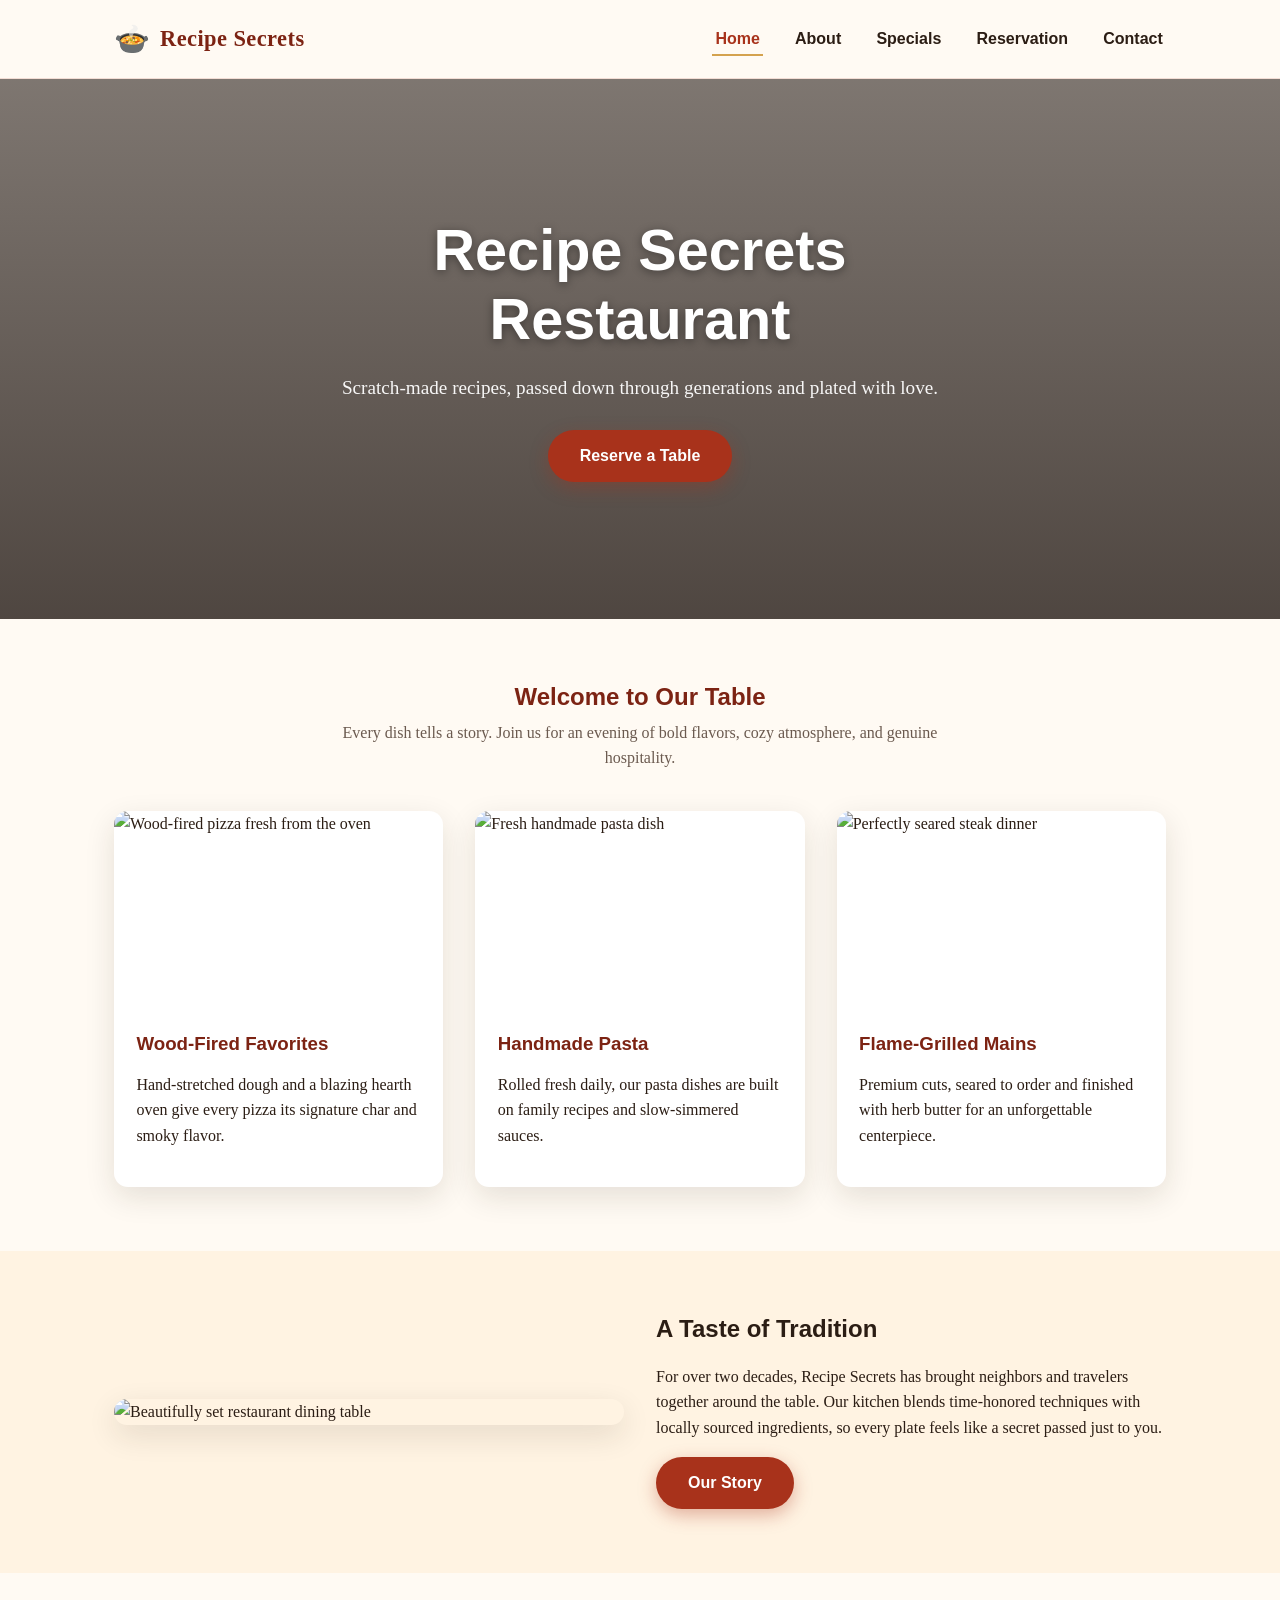
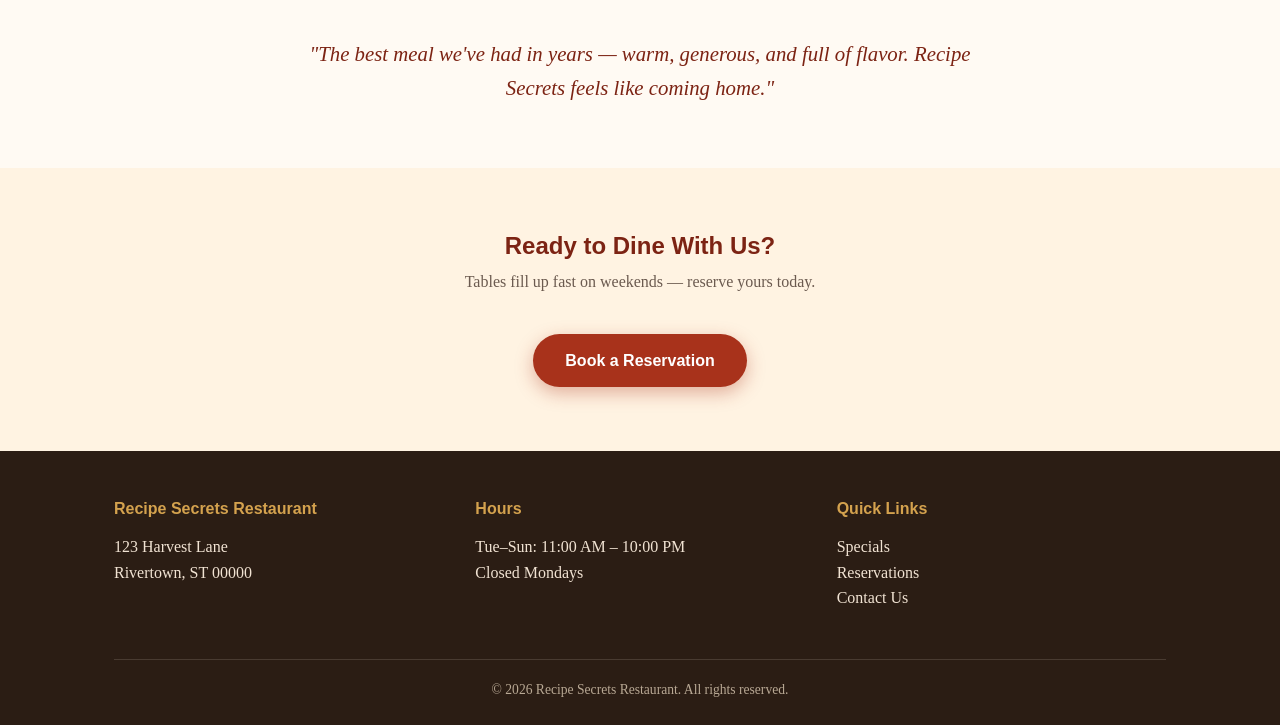
==== index.html @ 327c3c01 "Initial version of Recipe Secrets Restaurant website Vanilla HTML/CSS/JS 5-page site (Home, About, S" ====
<!doctype html>
<html lang="en">
<head>
  <meta charset="UTF-8" />
  <meta name="viewport" content="width=device-width, initial-scale=1.0" />
  <title>Recipe Secrets Restaurant | Home</title>
  <meta name="description" content="Recipe Secrets Restaurant — warm, scratch-made cooking and a dining room that feels like family." />
  <link rel="icon" href="data:,">
  <link rel="stylesheet" href="css/style.css" />
</head>
<body>
  <header class="site-header">
    <nav class="nav">
      <a href="index.html" class="brand"><span class="brand-icon">🍲</span> Recipe Secrets</a>
      <button class="nav-toggle" aria-label="Toggle navigation" aria-expanded="false">
        <span></span><span></span><span></span>
      </button>
      <ul class="nav-links">
        <li><a href="index.html" aria-current="page">Home</a></li>
        <li><a href="about.html">About</a></li>
        <li><a href="specials.html">Specials</a></li>
        <li><a href="reservation.html">Reservation</a></li>
        <li><a href="contact.html">Contact</a></li>
      </ul>
    </nav>
  </header>

  <main>
    <section class="hero" style="background-image: url('https://images.unsplash.com/photo-1414235077428-338989a2e8c0?auto=format&fit=crop&w=1600&q=80');">
      <div class="hero-content">
        <h1>Recipe Secrets Restaurant</h1>
        <p>Scratch-made recipes, passed down through generations and plated with love.</p>
        <a href="reservation.html" class="btn">Reserve a Table</a>
      </div>
    </section>

    <section>
      <div class="container">
        <h2 class="section-title">Welcome to Our Table</h2>
        <p class="section-subtitle">Every dish tells a story. Join us for an evening of bold flavors, cozy atmosphere, and genuine hospitality.</p>
        <div class="grid grid-3">
          <div class="card">
            <img src="https://images.unsplash.com/photo-1551183053-bf91a1d81141?auto=format&fit=crop&w=600&q=80" alt="Wood-fired pizza fresh from the oven" />
            <div class="card-body">
              <h3>Wood-Fired Favorites</h3>
              <p>Hand-stretched dough and a blazing hearth oven give every pizza its signature char and smoky flavor.</p>
            </div>
          </div>
          <div class="card">
            <img src="https://images.unsplash.com/photo-1567620905732-2d1ec7ab7445?auto=format&fit=crop&w=600&q=80" alt="Fresh handmade pasta dish" />
            <div class="card-body">
              <h3>Handmade Pasta</h3>
              <p>Rolled fresh daily, our pasta dishes are built on family recipes and slow-simmered sauces.</p>
            </div>
          </div>
          <div class="card">
            <img src="https://images.unsplash.com/photo-1550966871-3ed3cdb5ed0c?auto=format&fit=crop&w=600&q=80" alt="Perfectly seared steak dinner" />
            <div class="card-body">
              <h3>Flame-Grilled Mains</h3>
              <p>Premium cuts, seared to order and finished with herb butter for an unforgettable centerpiece.</p>
            </div>
          </div>
        </div>
      </div>
    </section>

    <section class="section-alt">
      <div class="container">
        <div class="grid grid-2">
          <img class="rounded-photo" src="https://images.unsplash.com/photo-1504674900247-0877df9cc836?auto=format&fit=crop&w=800&q=80" alt="Beautifully set restaurant dining table" />
          <div>
            <h2>A Taste of Tradition</h2>
            <p>For over two decades, Recipe Secrets has brought neighbors and travelers together around the table. Our kitchen blends time-honored techniques with locally sourced ingredients, so every plate feels like a secret passed just to you.</p>
            <a href="about.html" class="btn">Our Story</a>
          </div>
        </div>
      </div>
    </section>

    <section>
      <div class="container">
        <blockquote class="quote">"The best meal we've had in years — warm, generous, and full of flavor. Recipe Secrets feels like coming home."</blockquote>
      </div>
    </section>

    <section class="section-alt">
      <div class="container" style="text-align: center;">
        <h2 class="section-title">Ready to Dine With Us?</h2>
        <p class="section-subtitle">Tables fill up fast on weekends — reserve yours today.</p>
        <a href="reservation.html" class="btn">Book a Reservation</a>
      </div>
    </section>
  </main>

  <footer class="site-footer">
    <div class="container">
      <div class="footer-grid">
        <div>
          <h4>Recipe Secrets Restaurant</h4>
          <p>123 Harvest Lane<br />Rivertown, ST 00000</p>
        </div>
        <div>
          <h4>Hours</h4>
          <p>Tue–Sun: 11:00 AM – 10:00 PM<br />Closed Mondays</p>
        </div>
        <div>
          <h4>Quick Links</h4>
          <p>
            <a href="specials.html">Specials</a><br />
            <a href="reservation.html">Reservations</a><br />
            <a href="contact.html">Contact Us</a>
          </p>
        </div>
      </div>
      <div class="footer-bottom">
        &copy; 2026 Recipe Secrets Restaurant. All rights reserved.
      </div>
    </div>
  </footer>

  <script src="js/script.js"></script>
</body>
</html>
---- css/style.css ----
/* Recipe Secrets Restaurant — shared stylesheet */

:root {
  --color-bg: #fffaf3;
  --color-text: #2b1d14;
  --color-primary: #a8321b;
  --color-primary-dark: #7c2313;
  --color-accent: #d4a24e;
  --color-muted: #6b5a4f;
  --color-card: #ffffff;
  --shadow: 0 10px 30px rgba(43, 29, 20, 0.12);
  --radius: 14px;
  --max-width: 1100px;
}

* {
  box-sizing: border-box;
}

html {
  scroll-behavior: smooth;
}

body {
  margin: 0;
  font-family: "Georgia", "Times New Roman", serif;
  background: var(--color-bg);
  color: var(--color-text);
  line-height: 1.6;
}

h1, h2, h3, h4 {
  font-family: "Trebuchet MS", "Segoe UI", sans-serif;
  line-height: 1.2;
  margin-top: 0;
}

a {
  color: var(--color-primary);
}

img {
  max-width: 100%;
  display: block;
}

.container {
  max-width: var(--max-width);
  margin: 0 auto;
  padding: 0 1.5rem;
}

/* ----- Header / Nav ----- */

.site-header {
  position: sticky;
  top: 0;
  z-index: 100;
  background: rgba(255, 250, 243, 0.95);
  backdrop-filter: blur(6px);
  border-bottom: 1px solid rgba(168, 50, 27, 0.15);
}

.nav {
  display: flex;
  align-items: center;
  justify-content: space-between;
  padding: 1rem 1.5rem;
  max-width: var(--max-width);
  margin: 0 auto;
}

.brand {
  display: flex;
  align-items: center;
  gap: 0.6rem;
  font-size: 1.4rem;
  font-weight: bold;
  color: var(--color-primary-dark);
  text-decoration: none;
  letter-spacing: 0.02em;
}

.brand .brand-icon {
  font-size: 1.8rem;
}

.nav-toggle {
  display: none;
  flex-direction: column;
  gap: 5px;
  background: none;
  border: none;
  cursor: pointer;
  padding: 6px;
}

.nav-toggle span {
  width: 26px;
  height: 3px;
  background: var(--color-primary-dark);
  border-radius: 2px;
}

.nav-links {
  display: flex;
  gap: 1.8rem;
  list-style: none;
  margin: 0;
  padding: 0;
}

.nav-links a {
  text-decoration: none;
  color: var(--color-text);
  font-family: "Trebuchet MS", "Segoe UI", sans-serif;
  font-weight: 600;
  padding: 0.4rem 0.2rem;
  border-bottom: 2px solid transparent;
  transition: border-color 0.2s ease, color 0.2s ease;
}

.nav-links a:hover,
.nav-links a[aria-current="page"] {
  color: var(--color-primary);
  border-bottom-color: var(--color-accent);
}

/* ----- Hero ----- */

.hero {
  position: relative;
  min-height: 60vh;
  display: flex;
  align-items: center;
  justify-content: center;
  text-align: center;
  color: #fff;
  background-size: cover;
  background-position: center;
  isolation: isolate;
}

.hero::before {
  content: "";
  position: absolute;
  inset: 0;
  background: linear-gradient(180deg, rgba(20, 10, 5, 0.55), rgba(20, 10, 5, 0.75));
  z-index: -1;
}

.hero-content {
  max-width: 700px;
  padding: 2rem 1.5rem;
}

.hero h1 {
  font-size: clamp(2.2rem, 5vw, 3.6rem);
  margin-bottom: 0.6rem;
  text-shadow: 0 2px 10px rgba(0, 0, 0, 0.4);
}

.hero p {
  font-size: 1.2rem;
  margin-bottom: 1.6rem;
  opacity: 0.95;
}

.hero.hero-small {
  min-height: 34vh;
}

/* ----- Buttons ----- */

.btn {
  display: inline-block;
  padding: 0.85rem 2rem;
  background: var(--color-primary);
  color: #fff;
  border: none;
  border-radius: 50px;
  font-family: "Trebuchet MS", "Segoe UI", sans-serif;
  font-weight: 700;
  font-size: 1rem;
  text-decoration: none;
  cursor: pointer;
  transition: transform 0.15s ease, background 0.2s ease, box-shadow 0.2s ease;
  box-shadow: 0 6px 18px rgba(168, 50, 27, 0.35);
}

.btn:hover {
  background: var(--color-primary-dark);
  transform: translateY(-2px);
}

.btn.btn-outline {
  background: transparent;
  border: 2px solid #fff;
  box-shadow: none;
}

.btn.btn-outline:hover {
  background: rgba(255, 255, 255, 0.15);
}

/* ----- Sections ----- */

section {
  padding: 4rem 0;
}

.section-title {
  text-align: center;
  margin-bottom: 0.5rem;
  color: var(--color-primary-dark);
}

.section-subtitle {
  text-align: center;
  color: var(--color-muted);
  max-width: 600px;
  margin: 0 auto 2.5rem;
}

.section-alt {
  background: #fff3e2;
}

/* ----- Grids / Cards ----- */

.grid {
  display: grid;
  gap: 2rem;
}

.grid-3 {
  grid-template-columns: repeat(auto-fit, minmax(240px, 1fr));
}

.grid-2 {
  grid-template-columns: repeat(auto-fit, minmax(280px, 1fr));
  align-items: center;
}

.card {
  background: var(--color-card);
  border-radius: var(--radius);
  overflow: hidden;
  box-shadow: var(--shadow);
  transition: transform 0.2s ease, box-shadow 0.2s ease;
}

.card:hover {
  transform: translateY(-6px);
  box-shadow: 0 16px 36px rgba(43, 29, 20, 0.2);
}

.card img {
  width: 100%;
  height: 200px;
  object-fit: cover;
}

.card-body {
  padding: 1.4rem;
}

.card-body h3 {
  color: var(--color-primary-dark);
  margin-bottom: 0.4rem;
}

.price-tag {
  float: right;
  color: var(--color-primary);
  font-weight: bold;
}

/* ----- Forms ----- */

.form-card {
  background: var(--color-card);
  border-radius: var(--radius);
  box-shadow: var(--shadow);
  padding: 2.2rem;
  max-width: 600px;
  margin: 0 auto;
}

label {
  display: block;
  font-weight: 700;
  font-family: "Trebuchet MS", "Segoe UI", sans-serif;
  margin-bottom: 0.3rem;
  margin-top: 1.1rem;
}

input,
textarea,
select {
  width: 100%;
  padding: 0.75rem;
  border: 1px solid #dcccb8;
  border-radius: 8px;
  font-size: 1rem;
  font-family: inherit;
  background: #fffdf9;
}

input:focus,
textarea:focus,
select:focus {
  outline: 2px solid var(--color-accent);
  border-color: var(--color-accent);
}

.form-actions {
  margin-top: 1.6rem;
}

.form-note {
  margin-top: 1rem;
  font-size: 0.9rem;
  color: var(--color-muted);
}

.form-success {
  display: none;
  margin-top: 1.5rem;
  padding: 1rem;
  border-radius: 10px;
  background: #e7f6e9;
  color: #1f5e2c;
  font-family: "Trebuchet MS", "Segoe UI", sans-serif;
}

.form-success.visible {
  display: block;
}

.error-text {
  color: var(--color-primary);
  font-size: 0.85rem;
  font-family: "Trebuchet MS", "Segoe UI", sans-serif;
  display: none;
  margin-top: 0.2rem;
}

.field-invalid input,
.field-invalid textarea,
.field-invalid select {
  border-color: var(--color-primary);
}

.field-invalid .error-text {
  display: block;
}

/* ----- Info blocks ----- */

.info-list {
  list-style: none;
  padding: 0;
  margin: 0;
}

.info-list li {
  display: flex;
  gap: 0.8rem;
  margin-bottom: 1.1rem;
  align-items: flex-start;
}

.info-list .icon {
  font-size: 1.4rem;
}

.quote {
  font-style: italic;
  font-size: 1.3rem;
  text-align: center;
  max-width: 700px;
  margin: 0 auto;
  color: var(--color-primary-dark);
}

.rounded-photo {
  border-radius: var(--radius);
  box-shadow: var(--shadow);
}

/* ----- Footer ----- */

.site-footer {
  background: #2b1d14;
  color: #f1e3d3;
  padding: 3rem 0 1.5rem;
}

.footer-grid {
  display: grid;
  grid-template-columns: repeat(auto-fit, minmax(200px, 1fr));
  gap: 2rem;
  margin-bottom: 2rem;
}

.footer-grid h4 {
  color: var(--color-accent);
  margin-bottom: 0.8rem;
}

.site-footer a {
  color: #f1e3d3;
  text-decoration: none;
}

.site-footer a:hover {
  color: var(--color-accent);
}

.footer-bottom {
  text-align: center;
  font-size: 0.85rem;
  border-top: 1px solid rgba(241, 227, 211, 0.15);
  padding-top: 1.2rem;
  color: #b8a894;
}

/* ----- Responsive ----- */

@media (max-width: 760px) {
  .nav-toggle {
    display: flex;
  }

  .nav-links {
    position: absolute;
    top: 100%;
    left: 0;
    right: 0;
    background: var(--color-bg);
    flex-direction: column;
    gap: 0;
    display: none;
    border-bottom: 1px solid rgba(168, 50, 27, 0.15);
  }

  .nav-links.open {
    display: flex;
  }

  .nav-links li {
    border-top: 1px solid rgba(168, 50, 27, 0.1);
  }

  .nav-links a {
    display: block;
    padding: 1rem 1.5rem;
  }
}
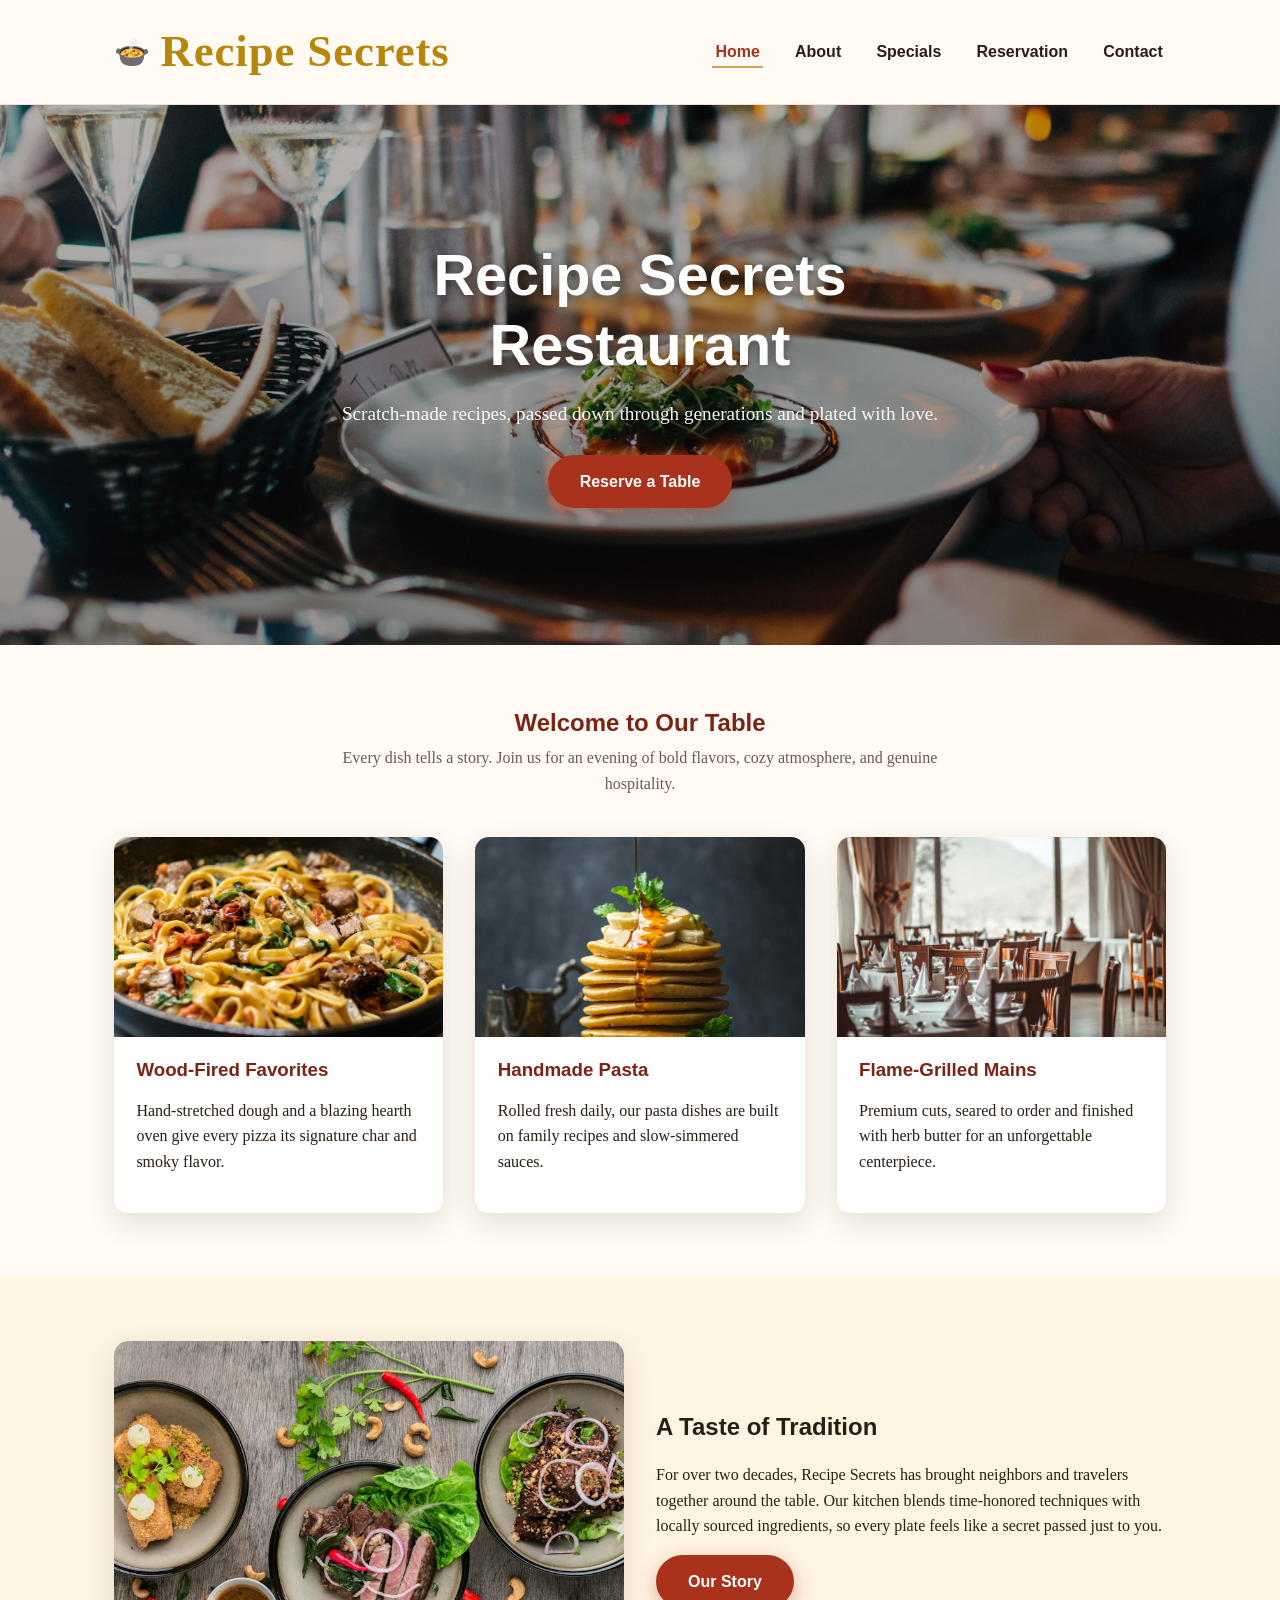
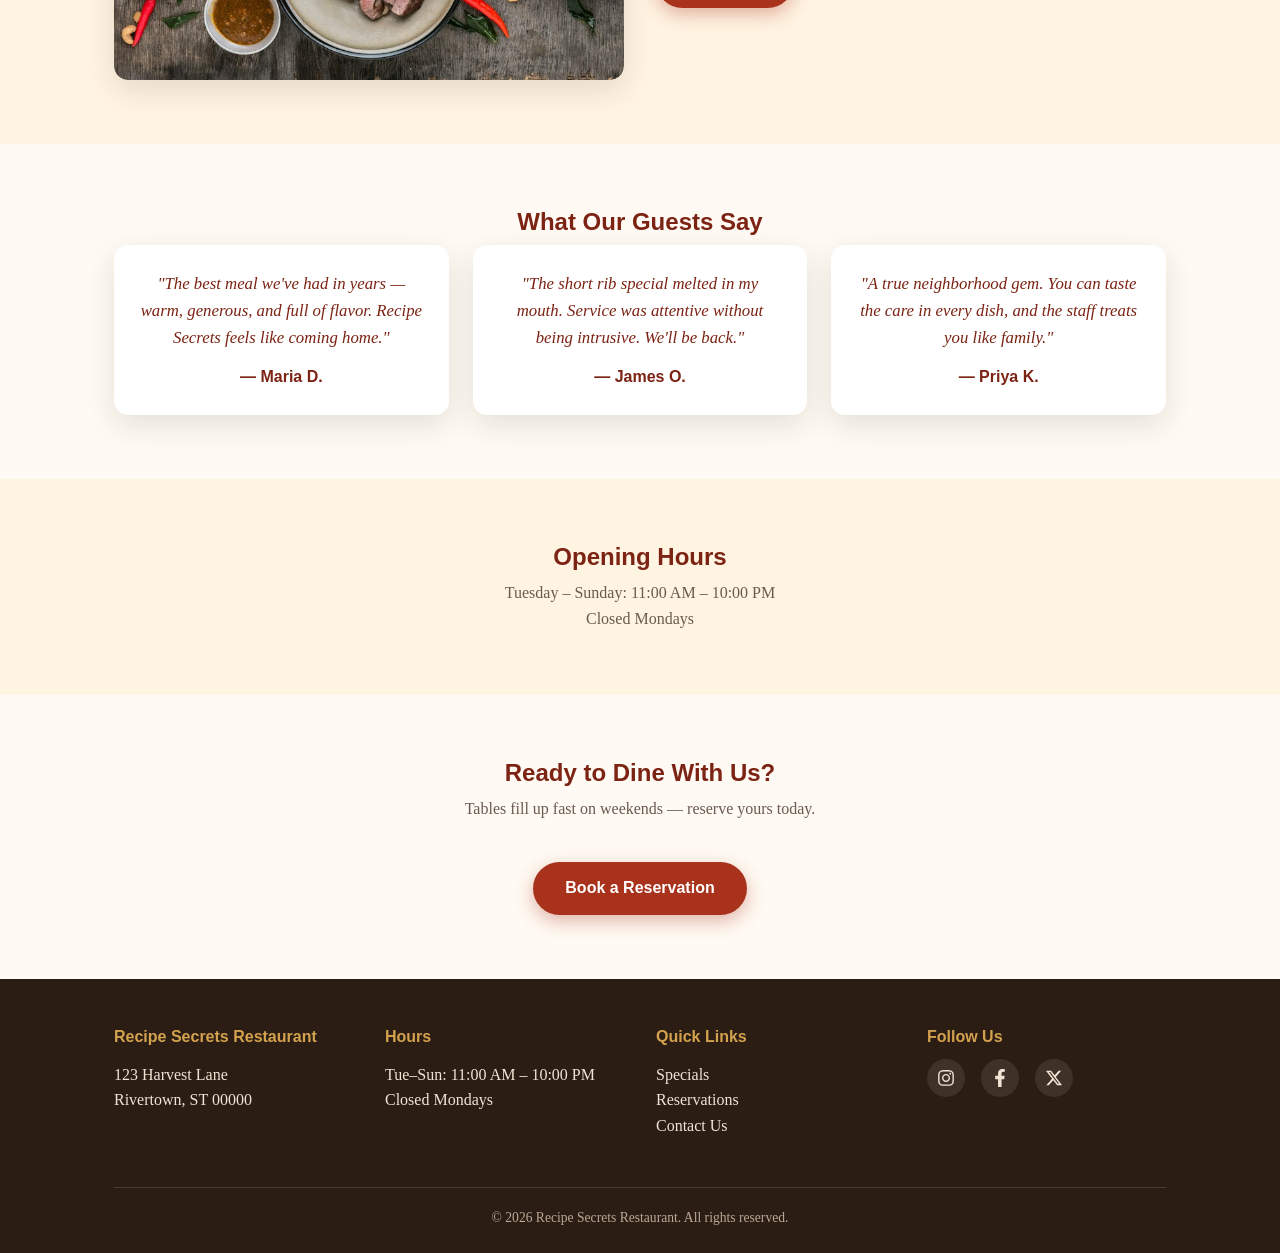
==== commit d0c3f0ed: "Download images locally, add specials data, scroll-reveal, map, forms, and docs Closes out the remai" ====
--- a/index.html
+++ b/index.html
@@ -5,7 +5,16 @@
   <meta name="viewport" content="width=device-width, initial-scale=1.0" />
   <title>Recipe Secrets Restaurant | Home</title>
   <meta name="description" content="Recipe Secrets Restaurant — warm, scratch-made cooking and a dining room that feels like family." />
-  <link rel="icon" href="data:,">
+
+  <!-- Open Graph -->
+  <meta property="og:type" content="website" />
+  <meta property="og:title" content="Recipe Secrets Restaurant" />
+  <meta property="og:description" content="Scratch-made recipes, passed down through generations and plated with love." />
+  <meta property="og:image" content="images/hero-home.jpg" />
+
+  <!-- Favicon: inline SVG, a cream "R" on a paprika-red circle -->
+  <link rel="icon" type="image/svg+xml" href="data:image/svg+xml,%3Csvg xmlns='http://www.w3.org/2000/svg' viewBox='0 0 100 100'%3E%3Ccircle cx='50' cy='50' r='50' fill='%23a8321b'/%3E%3Ctext x='50' y='68' font-size='55' font-family='Georgia,serif' font-weight='bold' fill='%23fffaf3' text-anchor='middle'%3ER%3C/text%3E%3C/svg%3E">
+
   <link rel="stylesheet" href="css/style.css" />
 </head>
 <body>
@@ -26,7 +35,7 @@
   </header>
 
   <main>
-    <section class="hero" style="background-image: url('https://images.unsplash.com/photo-1414235077428-338989a2e8c0?auto=format&fit=crop&w=1600&q=80');">
+    <section class="hero" style="background-image: url('images/hero-home.jpg');">
       <div class="hero-content">
         <h1>Recipe Secrets Restaurant</h1>
         <p>Scratch-made recipes, passed down through generations and plated with love.</p>
@@ -40,21 +49,27 @@
         <p class="section-subtitle">Every dish tells a story. Join us for an evening of bold flavors, cozy atmosphere, and genuine hospitality.</p>
         <div class="grid grid-3">
           <div class="card">
-            <img src="https://images.unsplash.com/photo-1551183053-bf91a1d81141?auto=format&fit=crop&w=600&q=80" alt="Wood-fired pizza fresh from the oven" />
+            <div class="card-img-wrap">
+              <img src="images/card-pizza.jpg" alt="Wood-fired pizza fresh from the oven" loading="lazy" />
+            </div>
             <div class="card-body">
               <h3>Wood-Fired Favorites</h3>
               <p>Hand-stretched dough and a blazing hearth oven give every pizza its signature char and smoky flavor.</p>
             </div>
           </div>
           <div class="card">
-            <img src="https://images.unsplash.com/photo-1567620905732-2d1ec7ab7445?auto=format&fit=crop&w=600&q=80" alt="Fresh handmade pasta dish" />
+            <div class="card-img-wrap">
+              <img src="images/card-pasta.jpg" alt="Fresh handmade pasta dish" loading="lazy" />
+            </div>
             <div class="card-body">
               <h3>Handmade Pasta</h3>
               <p>Rolled fresh daily, our pasta dishes are built on family recipes and slow-simmered sauces.</p>
             </div>
           </div>
           <div class="card">
-            <img src="https://images.unsplash.com/photo-1550966871-3ed3cdb5ed0c?auto=format&fit=crop&w=600&q=80" alt="Perfectly seared steak dinner" />
+            <div class="card-img-wrap">
+              <img src="images/card-steak.jpg" alt="Perfectly seared steak dinner" loading="lazy" />
+            </div>
             <div class="card-body">
               <h3>Flame-Grilled Mains</h3>
               <p>Premium cuts, seared to order and finished with herb butter for an unforgettable centerpiece.</p>
@@ -67,7 +82,9 @@
     <section class="section-alt">
       <div class="container">
         <div class="grid grid-2">
-          <img class="rounded-photo" src="https://images.unsplash.com/photo-1504674900247-0877df9cc836?auto=format&fit=crop&w=800&q=80" alt="Beautifully set restaurant dining table" />
+          <div class="rounded-photo-wrap reveal">
+            <img class="rounded-photo" src="images/content-dining-table.jpg" alt="Beautifully set restaurant dining table" loading="lazy" />
+          </div>
           <div>
             <h2>A Taste of Tradition</h2>
             <p>For over two decades, Recipe Secrets has brought neighbors and travelers together around the table. Our kitchen blends time-honored techniques with locally sourced ingredients, so every plate feels like a secret passed just to you.</p>
@@ -79,11 +96,32 @@
 
     <section>
       <div class="container">
-        <blockquote class="quote">"The best meal we've had in years — warm, generous, and full of flavor. Recipe Secrets feels like coming home."</blockquote>
+        <h2 class="section-title">What Our Guests Say</h2>
+        <div class="testimonial-strip">
+          <div class="testimonial">
+            <p class="quote">"The best meal we've had in years — warm, generous, and full of flavor. Recipe Secrets feels like coming home."</p>
+            <cite>— Maria D.</cite>
+          </div>
+          <div class="testimonial">
+            <p class="quote">"The short rib special melted in my mouth. Service was attentive without being intrusive. We'll be back."</p>
+            <cite>— James O.</cite>
+          </div>
+          <div class="testimonial">
+            <p class="quote">"A true neighborhood gem. You can taste the care in every dish, and the staff treats you like family."</p>
+            <cite>— Priya K.</cite>
+          </div>
+        </div>
       </div>
     </section>
 
     <section class="section-alt">
+      <div class="container">
+        <h2 class="section-title">Opening Hours</h2>
+        <p class="section-subtitle" style="margin-bottom:0;">Tuesday – Sunday: 11:00 AM – 10:00 PM<br />Closed Mondays</p>
+      </div>
+    </section>
+
+    <section>
       <div class="container" style="text-align: center;">
         <h2 class="section-title">Ready to Dine With Us?</h2>
         <p class="section-subtitle">Tables fill up fast on weekends — reserve yours today.</p>
@@ -111,6 +149,21 @@
             <a href="contact.html">Contact Us</a>
           </p>
         </div>
+        <div>
+          <h4>Follow Us</h4>
+          <!-- Placeholder social links — replace with the restaurant's real profile URLs -->
+          <div class="footer-social">
+            <a href="https://instagram.com/example" aria-label="Recipe Secrets on Instagram" target="_blank" rel="noopener">
+              <svg viewBox="0 0 448 512" aria-hidden="true"><path d="M224.1 141c-63.6 0-114.9 51.3-114.9 114.9s51.3 114.9 114.9 114.9S339 319.5 339 255.9 287.7 141 224.1 141zm0 189.6c-41.1 0-74.7-33.5-74.7-74.7s33.5-74.7 74.7-74.7 74.7 33.5 74.7 74.7-33.6 74.7-74.7 74.7zm146.4-194.3c0 14.9-12 26.8-26.8 26.8-14.9 0-26.8-12-26.8-26.8s12-26.8 26.8-26.8 26.8 12 26.8 26.8zm76.1 27.2c-1.7-35.9-9.9-67.7-36.2-93.9-26.2-26.2-58-34.4-93.9-36.2-37-2.1-147.9-2.1-184.9 0-35.8 1.7-67.6 9.9-93.9 36.1s-34.4 58-36.2 93.9c-2.1 37-2.1 147.9 0 184.9 1.7 35.9 9.9 67.7 36.2 93.9s58 34.4 93.9 36.2c37 2.1 147.9 2.1 184.9 0 35.9-1.7 67.7-9.9 93.9-36.2 26.2-26.2 34.4-58 36.2-93.9 2.1-37 2.1-147.8 0-184.8zM398.8 388c-7.8 19.6-22.9 34.7-42.6 42.6-29.5 11.7-99.5 9-132.1 9s-102.7 2.6-132.1-9c-19.6-7.8-34.7-22.9-42.6-42.6-11.7-29.5-9-99.5-9-132.1s-2.6-102.7 9-132.1c7.8-19.6 22.9-34.7 42.6-42.6 29.5-11.7 99.5-9 132.1-9s102.7-2.6 132.1 9c19.6 7.8 34.7 22.9 42.6 42.6 11.7 29.5 9 99.5 9 132.1s2.7 102.7-9 132.1z"/></svg>
+            </a>
+            <a href="https://facebook.com/example" aria-label="Recipe Secrets on Facebook" target="_blank" rel="noopener">
+              <svg viewBox="0 0 320 512" aria-hidden="true"><path d="M279.14 288l14.22-92.66h-88.91v-66.5c0-25.35 12.42-50.06 52.24-50.06h40.42V6.26S260.43 0 225.36 0c-73.22 0-121.08 44.38-121.08 124.72v70.62H22.89V288h81.39v224h100.17V288z"/></svg>
+            </a>
+            <a href="https://x.com/example" aria-label="Recipe Secrets on X" target="_blank" rel="noopener">
+              <svg viewBox="0 0 512 512" aria-hidden="true"><path d="M389.2 48h70.6L305.6 224.2 487 464H345L233.7 318.6 106.5 464H35.8l164.9-188.5L26.8 48H172.4L272.9 180.9 389.2 48zM364.4 421.8h39.1L151.1 88h-42L364.4 421.8z"/></svg>
+            </a>
+          </div>
+        </div>
       </div>
       <div class="footer-bottom">
         &copy; 2026 Recipe Secrets Restaurant. All rights reserved.
@@ -118,6 +171,6 @@
     </div>
   </footer>
 
-  <script src="js/script.js"></script>
+  <script src="js/main.js"></script>
 </body>
 </html>
--- a/css/style.css
+++ b/css/style.css
@@ -39,6 +39,13 @@
   color: var(--color-primary);
 }
 
+a:focus-visible,
+button:focus-visible,
+.nav-toggle:focus-visible {
+  outline: 3px solid var(--color-accent);
+  outline-offset: 2px;
+}
+
 img {
   max-width: 100%;
   display: block;
@@ -74,9 +81,9 @@
   display: flex;
   align-items: center;
   gap: 0.6rem;
-  font-size: 1.4rem;
+  font-size: 2.8rem;
   font-weight: bold;
-  color: var(--color-primary-dark);
+  color: #b8860b;
   text-decoration: none;
   letter-spacing: 0.02em;
 }
@@ -145,7 +152,7 @@
   content: "";
   position: absolute;
   inset: 0;
-  background: linear-gradient(180deg, rgba(20, 10, 5, 0.55), rgba(20, 10, 5, 0.75));
+  background: linear-gradient(180deg, rgba(20, 10, 5, 0.3), rgba(20, 10, 5, 0.45));
   z-index: -1;
 }
 
@@ -255,10 +262,42 @@
   box-shadow: 0 16px 36px rgba(43, 29, 20, 0.2);
 }
 
-.card img {
+.card-img-wrap {
+  overflow: hidden;
+  display: block;
+}
+
+.card img,
+.card-img-wrap img {
   width: 100%;
   height: 200px;
   object-fit: cover;
+  display: block;
+  transition: transform 0.4s ease;
+}
+
+.card:hover img {
+  transform: scale(1.08);
+}
+
+/* Ambience gallery images also get the hover-zoom treatment */
+.gallery-item {
+  overflow: hidden;
+  border-radius: var(--radius);
+  box-shadow: var(--shadow);
+  display: block;
+}
+
+.gallery-item img {
+  width: 100%;
+  height: 220px;
+  object-fit: cover;
+  display: block;
+  transition: transform 0.4s ease;
+}
+
+.gallery-item:hover img {
+  transform: scale(1.08);
 }
 
 .card-body {
@@ -268,6 +307,14 @@
 .card-body h3 {
   color: var(--color-primary-dark);
   margin-bottom: 0.4rem;
+}
+
+.specials-group {
+  margin-bottom: 3.5rem;
+}
+
+.specials-group:last-child {
+  margin-bottom: 0;
 }
 
 .price-tag {
@@ -384,9 +431,110 @@
   color: var(--color-primary-dark);
 }
 
+.rounded-photo-wrap {
+  overflow: hidden;
+  border-radius: var(--radius);
+  box-shadow: var(--shadow);
+  display: block;
+}
+
+.rounded-photo-wrap img {
+  display: block;
+  width: 100%;
+  transition: transform 0.4s ease;
+}
+
+.rounded-photo-wrap:hover img {
+  transform: scale(1.06);
+}
+
 .rounded-photo {
   border-radius: var(--radius);
   box-shadow: var(--shadow);
+}
+
+/* ----- Testimonials strip ----- */
+
+.testimonial-strip {
+  display: grid;
+  gap: 1.5rem;
+  grid-template-columns: repeat(auto-fit, minmax(240px, 1fr));
+}
+
+.testimonial {
+  background: var(--color-card);
+  border-radius: var(--radius);
+  box-shadow: var(--shadow);
+  padding: 1.6rem;
+  text-align: center;
+}
+
+.testimonial p.quote {
+  font-size: 1.05rem;
+  margin-bottom: 0.8rem;
+}
+
+.testimonial cite {
+  display: block;
+  font-style: normal;
+  font-weight: 700;
+  color: var(--color-primary-dark);
+  font-family: "Trebuchet MS", "Segoe UI", sans-serif;
+}
+
+/* ----- Footer social icons ----- */
+
+.footer-social {
+  display: flex;
+  gap: 1rem;
+  margin-top: 0.8rem;
+}
+
+.footer-social a {
+  display: inline-flex;
+  align-items: center;
+  justify-content: center;
+  width: 38px;
+  height: 38px;
+  border-radius: 50%;
+  background: rgba(241, 227, 211, 0.1);
+  transition: background 0.2s ease, transform 0.2s ease;
+}
+
+.footer-social a:hover {
+  background: var(--color-accent);
+  transform: translateY(-2px);
+}
+
+.footer-social svg {
+  width: 18px;
+  height: 18px;
+  fill: #f1e3d3;
+}
+
+.footer-social a:hover svg {
+  fill: #2b1d14;
+}
+
+/* ----- Scroll-reveal animations ----- */
+
+.reveal {
+  opacity: 0;
+  transform: translateY(24px);
+  transition: opacity 0.6s ease, transform 0.6s ease;
+}
+
+.reveal.visible {
+  opacity: 1;
+  transform: translateY(0);
+}
+
+@media (prefers-reduced-motion: reduce) {
+  .reveal {
+    opacity: 1;
+    transform: none;
+    transition: none;
+  }
 }
 
 /* ----- Footer ----- */
@@ -429,6 +577,10 @@
 /* ----- Responsive ----- */
 
 @media (max-width: 760px) {
+  .brand {
+    font-size: 1.6rem;
+  }
+
   .nav-toggle {
     display: flex;
   }
